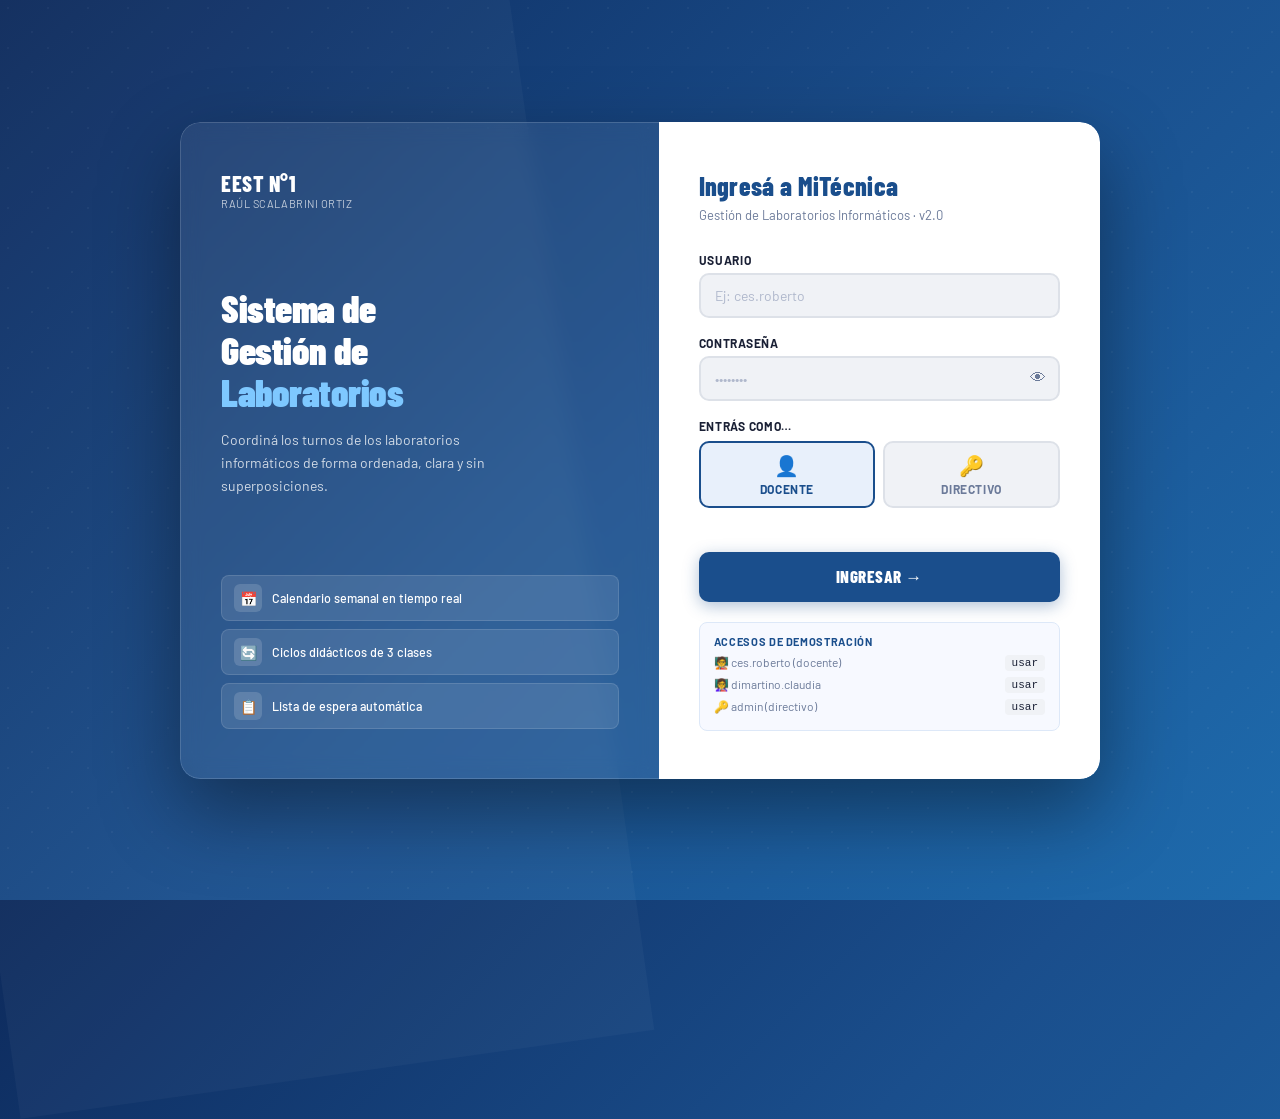
==== login.html @ 4bcf767b "Add files via upload" ====
<!DOCTYPE html>
<html lang="es">
<head>
<meta charset="UTF-8"/>
<meta name="viewport" content="width=device-width, initial-scale=1.0"/>
<title>MiTécnica · Ingresá a tu cuenta</title>
<link rel="preconnect" href="https://fonts.googleapis.com">
<link rel="preconnect" href="https://fonts.gstatic.com" crossorigin>
<link href="https://fonts.googleapis.com/css2?family=Barlow:ital,wght@0,300;0,400;0,500;0,600;0,700;1,400&family=Barlow+Condensed:wght@600;700;800;900&display=swap" rel="stylesheet">
<style>
:root {
  --azul:        #1A4E8C;
  --azul-dark:   #123570;
  --azul-mid:    #1e5fa8;
  --azul-light:  #e8f0fb;
  --rojo:        #CC2222;
  --verde:       #1F7A2E;
  --gris:        #f0f2f6;
  --gris2:       #dde1e8;
  --texto:       #1a2035;
  --muted:       #6b7a99;
  --blanco:      #ffffff;
  --radius:      10px;
}
*{box-sizing:border-box;margin:0;padding:0;}
body {
  font-family:'Barlow',sans-serif;
  background: linear-gradient(135deg, #0d2a5c 0%, #1A4E8C 50%, #1e6bad 100%);
  min-height: 100vh;
  display: flex;
  align-items: center;
  justify-content: center;
  position: relative;
  overflow: hidden;
}
body::before {
  content:'';position:absolute;inset:0;
  background-image:radial-gradient(circle at 20% 20%, rgba(255,255,255,.04) 1px, transparent 1px),radial-gradient(circle at 80% 80%, rgba(255,255,255,.04) 1px, transparent 1px);
  background-size:40px 40px;pointer-events:none;
}
body::after {
  content:'';position:absolute;top:-10%;left:-5%;width:50%;height:130%;
  background:rgba(255,255,255,.03);transform:rotate(-8deg);pointer-events:none;
}
.login-wrapper {
  display:flex;width:min(920px,96vw);min-height:520px;
  border-radius:20px;overflow:hidden;
  box-shadow:0 32px 80px rgba(0,0,0,.4);position:relative;z-index:1;
}
.login-left {
  flex:1.1;background:rgba(255,255,255,.07);
  backdrop-filter:blur(10px);
  border:1px solid rgba(255,255,255,.15);border-right:none;
  border-radius:20px 0 0 20px;padding:48px 40px;
  display:flex;flex-direction:column;justify-content:space-between;color:#fff;
}
.left-logo{display:flex;align-items:center;gap:14px;}
.left-logo img{width:52px;height:52px;object-fit:contain;filter:drop-shadow(0 2px 8px rgba(0,0,0,.3));}
.left-logo-title{font-family:'Barlow Condensed',sans-serif;font-size:22px;font-weight:800;line-height:1.1;letter-spacing:.5px;}
.left-logo-sub{font-size:11px;opacity:.7;font-weight:400;margin-top:2px;letter-spacing:.05em;}
.left-middle h1{font-family:'Barlow Condensed',sans-serif;font-size:38px;font-weight:900;line-height:1.1;margin-bottom:14px;letter-spacing:-.5px;}
.left-middle h1 span{color:#7ec8ff;}
.left-middle p{font-size:14px;line-height:1.65;opacity:.78;max-width:280px;}
.left-badges{display:flex;flex-direction:column;gap:8px;}
.badge{display:flex;align-items:center;gap:10px;background:rgba(255,255,255,.1);border:1px solid rgba(255,255,255,.12);border-radius:8px;padding:8px 12px;font-size:12.5px;font-weight:500;}
.badge-icon{width:28px;height:28px;border-radius:6px;background:rgba(255,255,255,.15);display:flex;align-items:center;justify-content:center;font-size:14px;flex-shrink:0;}
.login-right {
  flex:1;background:#fff;border-radius:0 20px 20px 0;
  padding:48px 40px;display:flex;flex-direction:column;justify-content:center;
}
.login-form-title{font-family:'Barlow Condensed',sans-serif;font-size:26px;font-weight:800;color:var(--azul);margin-bottom:6px;letter-spacing:.3px;}
.login-form-sub{font-size:13px;color:var(--muted);margin-bottom:30px;}
.form-group{margin-bottom:18px;}
.form-label{display:block;font-size:12px;font-weight:700;color:var(--texto);margin-bottom:6px;text-transform:uppercase;letter-spacing:.06em;}
.form-input{width:100%;padding:12px 14px;border:2px solid var(--gris2);border-radius:var(--radius);font-family:'Barlow',sans-serif;font-size:14px;color:var(--texto);background:var(--gris);transition:border-color .18s,background .18s,box-shadow .18s;outline:none;}
.form-input:focus{border-color:var(--azul);background:#fff;box-shadow:0 0 0 3px rgba(26,78,140,.12);}
.form-input::placeholder{color:#b0b8cc;}
.password-wrap{position:relative;}
.toggle-pass{position:absolute;right:12px;top:50%;transform:translateY(-50%);background:none;border:none;cursor:pointer;color:var(--muted);font-size:16px;padding:2px;transition:color .15s;}
.toggle-pass:hover{color:var(--azul);}
.role-selector{display:grid;grid-template-columns:1fr 1fr;gap:8px;margin-bottom:22px;}
.role-btn{border:2px solid var(--gris2);border-radius:var(--radius);padding:10px 8px;cursor:pointer;background:var(--gris);transition:all .18s;text-align:center;}
.role-btn-icon{font-size:20px;display:block;margin-bottom:4px;}
.role-btn-label{font-size:12px;font-weight:700;color:var(--muted);display:block;text-transform:uppercase;letter-spacing:.05em;}
.role-btn.sel{border-color:var(--azul);background:var(--azul-light);}
.role-btn.sel .role-btn-label{color:var(--azul);}
.role-btn:hover:not(.sel){border-color:#b0bedc;background:#f0f4fb;}
.btn-login{width:100%;padding:14px;background:var(--azul);color:#fff;font-family:'Barlow Condensed',sans-serif;font-size:17px;font-weight:800;letter-spacing:.5px;border:none;border-radius:var(--radius);cursor:pointer;transition:background .18s,transform .12s,box-shadow .18s;box-shadow:0 4px 16px rgba(26,78,140,.35);text-transform:uppercase;}
.btn-login:hover{background:var(--azul-dark);box-shadow:0 6px 22px rgba(26,78,140,.45);}
.btn-login:active{transform:translateY(1px);}
.login-error{background:#fdeaea;border:1px solid #f5c0c0;border-radius:8px;padding:10px 14px;font-size:13px;color:var(--rojo);font-weight:600;margin-bottom:16px;display:none;animation:shakeX .4s ease;}
@keyframes shakeX{0%,100%{transform:translateX(0)}25%{transform:translateX(-6px)}75%{transform:translateX(6px)}}
.login-error.show{display:block;}
.demo-hint{margin-top:20px;padding:12px 14px;background:#f7f9ff;border:1px solid #dde8f8;border-radius:8px;font-size:12px;color:var(--muted);}
.demo-hint strong{color:var(--azul);display:block;margin-bottom:4px;font-size:11px;text-transform:uppercase;letter-spacing:.06em;}
.demo-user{display:flex;justify-content:space-between;align-items:center;padding:3px 0;}
.demo-user span:last-child{background:var(--gris);border-radius:4px;padding:2px 7px;font-family:monospace;font-size:11px;color:var(--texto);cursor:pointer;}
.demo-user span:last-child:hover{background:var(--azul-light);color:var(--azul);}
@media(max-width:640px){.login-left{display:none;}.login-right{border-radius:20px;padding:36px 24px;}.login-wrapper{border-radius:20px;}}
</style>
</head>
<body>
<div class="login-wrapper">
  <div class="login-left">
    <div class="left-logo">
      <img src="img/logo.webp" alt="Logo EEST N°1" onerror="this.style.display='none'">
      <div>
        <div class="left-logo-title">EEST N°1</div>
        <div class="left-logo-sub">RAÚL SCALABRINI ORTIZ</div>
      </div>
    </div>
    <div class="left-middle">
      <h1>Sistema de<br>Gestión de<br><span>Laboratorios</span></h1>
      <p>Coordiná los turnos de los laboratorios informáticos de forma ordenada, clara y sin superposiciones.</p>
    </div>
    <div class="left-badges">
      <div class="badge"><div class="badge-icon">📅</div><span>Calendario semanal en tiempo real</span></div>
      <div class="badge"><div class="badge-icon">🔄</div><span>Ciclos didácticos de 3 clases</span></div>
      <div class="badge"><div class="badge-icon">📋</div><span>Lista de espera automática</span></div>
    </div>
  </div>
  <div class="login-right">
    <div class="login-form-title">Ingresá a MiTécnica</div>
    <div class="login-form-sub">Gestión de Laboratorios Informáticos · v2.0</div>
    <div class="login-error" id="login-error">Usuario o contraseña incorrectos.</div>
    <div class="form-group">
      <label class="form-label">Usuario</label>
      <input class="form-input" type="text" id="f-usuario" placeholder="Ej: ces.roberto" autocomplete="username" spellcheck="false">
    </div>
    <div class="form-group">
      <label class="form-label">Contraseña</label>
      <div class="password-wrap">
        <input class="form-input" type="password" id="f-pass" placeholder="••••••••" autocomplete="current-password">
        <button class="toggle-pass" type="button" onclick="togglePass()">👁</button>
      </div>
    </div>
    <div style="margin-bottom:22px;">
      <label class="form-label" style="margin-bottom:8px;">Entrás como…</label>
      <div class="role-selector">
        <label class="role-btn sel" id="role-prof" onclick="selRole('prof')">
          <span class="role-btn-icon">👤</span>
          <span class="role-btn-label">Docente</span>
        </label>
        <label class="role-btn" id="role-admin" onclick="selRole('admin')">
          <span class="role-btn-icon">🔑</span>
          <span class="role-btn-label">Directivo</span>
        </label>
      </div>
    </div>
    <button class="btn-login" onclick="doLogin()">Ingresar →</button>
    <div class="demo-hint">
      <strong>Accesos de demostración</strong>
      <div class="demo-user"><span>🧑‍🏫 ces.roberto (docente)</span><span onclick="fillDemo('ces.roberto','ces123','prof')">usar</span></div>
      <div class="demo-user"><span>👩‍🏫 dimartino.claudia</span><span onclick="fillDemo('dimartino.claudia','dim123','prof')">usar</span></div>
      <div class="demo-user"><span>🔑 admin (directivo)</span><span onclick="fillDemo('admin','admin123','admin')">usar</span></div>
    </div>
  </div>
</div>
<script>
const USERS = {
  'ces.roberto':       {pass:'ces123',   role:'prof',  id:1, display:'Prof. Ces'},
  'dimartino.claudia': {pass:'dim123',   role:'prof',  id:2, display:'Prof. Di Martino'},
  'pieroni.marcelo':   {pass:'pie123',   role:'prof',  id:3, display:'Prof. Pieroni'},
  'reichert.sandra':   {pass:'rei123',   role:'prof',  id:4, display:'Prof. Reichert'},
  'arnaiz.gustavo':    {pass:'arn123',   role:'prof',  id:5, display:'Prof. Arnaiz'},
  'admin':             {pass:'admin123', role:'admin', id:0, display:'Administrador'},
};
let selectedRole='prof';
function selRole(r){
  selectedRole=r;
  document.getElementById('role-prof').classList.toggle('sel',r==='prof');
  document.getElementById('role-admin').classList.toggle('sel',r==='admin');
}
function togglePass(){
  const f=document.getElementById('f-pass');
  f.type=f.type==='password'?'text':'password';
}
function fillDemo(u,p,r){
  document.getElementById('f-usuario').value=u;
  document.getElementById('f-pass').value=p;
  selRole(r);
}
function doLogin(){
  const user=document.getElementById('f-usuario').value.trim().toLowerCase();
  const pass=document.getElementById('f-pass').value;
  const err=document.getElementById('login-error');
  err.classList.remove('show');
  const found=USERS[user];
  if(!found||found.pass!==pass||found.role!==selectedRole){
    err.classList.add('show');
    err.style.animation='none';err.offsetHeight;err.style.animation='shakeX .4s ease';
    return;
  }
  sessionStorage.setItem('session',JSON.stringify({user,role:found.role,id:found.id,display:found.display}));
  window.location.href='index.html';
}
document.addEventListener('keydown',e=>{if(e.key==='Enter')doLogin();});
if(sessionStorage.getItem('session')) window.location.href='index.html';
</script>
</body>
</html>
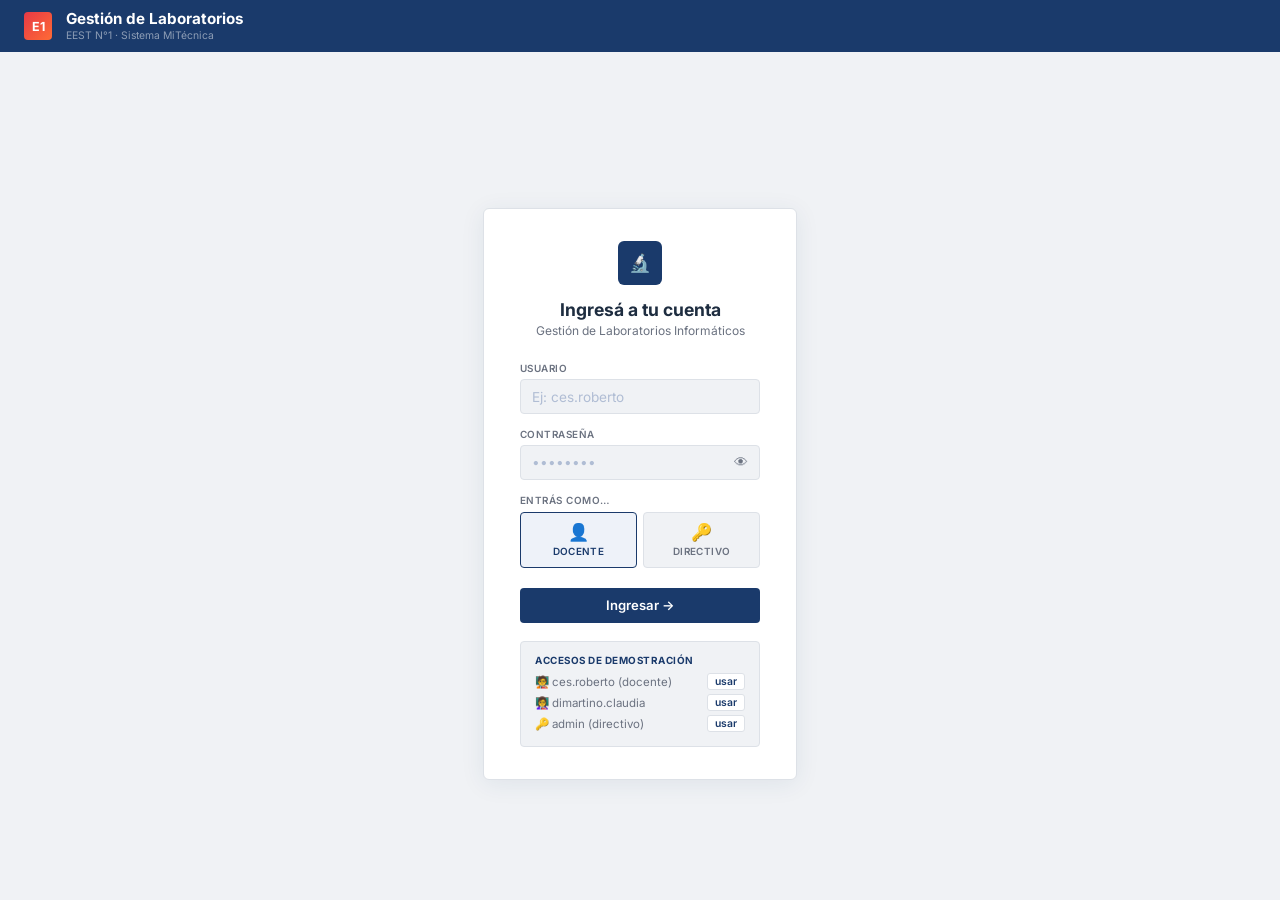
==== commit 5b7b195f: "new version" ====
--- a/login.html
+++ b/login.html
@@ -6,156 +6,110 @@
 <title>MiTécnica · Ingresá a tu cuenta</title>
 <link rel="preconnect" href="https://fonts.googleapis.com">
 <link rel="preconnect" href="https://fonts.gstatic.com" crossorigin>
-<link href="https://fonts.googleapis.com/css2?family=Barlow:ital,wght@0,300;0,400;0,500;0,600;0,700;1,400&family=Barlow+Condensed:wght@600;700;800;900&display=swap" rel="stylesheet">
+<link href="https://fonts.googleapis.com/css2?family=Inter:wght@400;500;600;700&display=swap" rel="stylesheet">
 <style>
 :root {
-  --azul:        #1A4E8C;
-  --azul-dark:   #123570;
-  --azul-mid:    #1e5fa8;
-  --azul-light:  #e8f0fb;
-  --rojo:        #CC2222;
-  --verde:       #1F7A2E;
-  --gris:        #f0f2f6;
-  --gris2:       #dde1e8;
-  --texto:       #1a2035;
-  --muted:       #6b7a99;
-  --blanco:      #ffffff;
-  --radius:      10px;
+  --navy:#1a3a6b; --navy-dark:#122c54; --navy-faint:#eef2f9;
+  --red:#e63946; --border:#dde1e7; --bg:#f0f2f5;
+  --text:#1e2d40; --muted:#6b7280; --white:#ffffff;
+  --font:'Inter',sans-serif;
 }
 *{box-sizing:border-box;margin:0;padding:0;}
-body {
-  font-family:'Barlow',sans-serif;
-  background: linear-gradient(135deg, #0d2a5c 0%, #1A4E8C 50%, #1e6bad 100%);
-  min-height: 100vh;
-  display: flex;
-  align-items: center;
-  justify-content: center;
-  position: relative;
-  overflow: hidden;
-}
-body::before {
-  content:'';position:absolute;inset:0;
-  background-image:radial-gradient(circle at 20% 20%, rgba(255,255,255,.04) 1px, transparent 1px),radial-gradient(circle at 80% 80%, rgba(255,255,255,.04) 1px, transparent 1px);
-  background-size:40px 40px;pointer-events:none;
-}
-body::after {
-  content:'';position:absolute;top:-10%;left:-5%;width:50%;height:130%;
-  background:rgba(255,255,255,.03);transform:rotate(-8deg);pointer-events:none;
-}
-.login-wrapper {
-  display:flex;width:min(920px,96vw);min-height:520px;
-  border-radius:20px;overflow:hidden;
-  box-shadow:0 32px 80px rgba(0,0,0,.4);position:relative;z-index:1;
-}
-.login-left {
-  flex:1.1;background:rgba(255,255,255,.07);
-  backdrop-filter:blur(10px);
-  border:1px solid rgba(255,255,255,.15);border-right:none;
-  border-radius:20px 0 0 20px;padding:48px 40px;
-  display:flex;flex-direction:column;justify-content:space-between;color:#fff;
-}
-.left-logo{display:flex;align-items:center;gap:14px;}
-.left-logo img{width:52px;height:52px;object-fit:contain;filter:drop-shadow(0 2px 8px rgba(0,0,0,.3));}
-.left-logo-title{font-family:'Barlow Condensed',sans-serif;font-size:22px;font-weight:800;line-height:1.1;letter-spacing:.5px;}
-.left-logo-sub{font-size:11px;opacity:.7;font-weight:400;margin-top:2px;letter-spacing:.05em;}
-.left-middle h1{font-family:'Barlow Condensed',sans-serif;font-size:38px;font-weight:900;line-height:1.1;margin-bottom:14px;letter-spacing:-.5px;}
-.left-middle h1 span{color:#7ec8ff;}
-.left-middle p{font-size:14px;line-height:1.65;opacity:.78;max-width:280px;}
-.left-badges{display:flex;flex-direction:column;gap:8px;}
-.badge{display:flex;align-items:center;gap:10px;background:rgba(255,255,255,.1);border:1px solid rgba(255,255,255,.12);border-radius:8px;padding:8px 12px;font-size:12.5px;font-weight:500;}
-.badge-icon{width:28px;height:28px;border-radius:6px;background:rgba(255,255,255,.15);display:flex;align-items:center;justify-content:center;font-size:14px;flex-shrink:0;}
-.login-right {
-  flex:1;background:#fff;border-radius:0 20px 20px 0;
-  padding:48px 40px;display:flex;flex-direction:column;justify-content:center;
-}
-.login-form-title{font-family:'Barlow Condensed',sans-serif;font-size:26px;font-weight:800;color:var(--azul);margin-bottom:6px;letter-spacing:.3px;}
-.login-form-sub{font-size:13px;color:var(--muted);margin-bottom:30px;}
-.form-group{margin-bottom:18px;}
-.form-label{display:block;font-size:12px;font-weight:700;color:var(--texto);margin-bottom:6px;text-transform:uppercase;letter-spacing:.06em;}
-.form-input{width:100%;padding:12px 14px;border:2px solid var(--gris2);border-radius:var(--radius);font-family:'Barlow',sans-serif;font-size:14px;color:var(--texto);background:var(--gris);transition:border-color .18s,background .18s,box-shadow .18s;outline:none;}
-.form-input:focus{border-color:var(--azul);background:#fff;box-shadow:0 0 0 3px rgba(26,78,140,.12);}
-.form-input::placeholder{color:#b0b8cc;}
+html,body{min-height:100%;background:var(--bg);font-family:var(--font);display:flex;flex-direction:column;align-items:center;justify-content:center;padding:1rem;padding-top:60px;}
+/* Top bar estilo SAEP */
+.top-bar{position:fixed;top:0;left:0;right:0;height:52px;background:var(--navy);display:flex;align-items:center;padding:0 1.5rem;gap:.85rem;}
+.logo-badge{width:28px;height:28px;background:linear-gradient(135deg,var(--red),#ff6b35);border-radius:4px;display:flex;align-items:center;justify-content:center;font-weight:700;color:#fff;font-size:.78rem;flex-shrink:0;}
+.brand-name{color:#fff;font-size:.95rem;font-weight:700;line-height:1.2;}
+.brand-sub{color:rgba(255,255,255,.5);font-size:.65rem;}
+/* Card central */
+.box{background:var(--white);border:1px solid var(--border);border-radius:6px;padding:2rem 2.25rem;width:100%;max-width:380px;box-shadow:0 4px 24px rgba(26,58,107,.08);animation:up .3s ease both;}
+@keyframes up{from{opacity:0;transform:translateY(10px)}to{opacity:1;transform:translateY(0)}}
+.box-header{text-align:center;margin-bottom:1.5rem;}
+.box-logo{width:44px;height:44px;background:var(--navy);border-radius:6px;display:flex;align-items:center;justify-content:center;margin:0 auto .9rem;font-weight:700;color:#fff;font-size:1.1rem;}
+.box-title{font-size:1.1rem;font-weight:700;color:var(--text);margin-bottom:.2rem;}
+.box-sub{font-size:.75rem;color:var(--muted);}
+/* Form */
+.form-group{margin-bottom:.9rem;}
+.form-label{display:block;font-size:.62rem;font-weight:600;color:var(--muted);margin-bottom:.3rem;text-transform:uppercase;letter-spacing:.05em;}
+.form-input{width:100%;padding:.52rem .7rem;border:1px solid var(--border);border-radius:4px;font-family:var(--font);font-size:.85rem;color:var(--text);background:var(--bg);transition:border-color .12s,background .12s;outline:none;}
+.form-input:focus{border-color:var(--navy);background:#fff;}
+.form-input::placeholder{color:#b0bdd4;}
 .password-wrap{position:relative;}
-.toggle-pass{position:absolute;right:12px;top:50%;transform:translateY(-50%);background:none;border:none;cursor:pointer;color:var(--muted);font-size:16px;padding:2px;transition:color .15s;}
-.toggle-pass:hover{color:var(--azul);}
-.role-selector{display:grid;grid-template-columns:1fr 1fr;gap:8px;margin-bottom:22px;}
-.role-btn{border:2px solid var(--gris2);border-radius:var(--radius);padding:10px 8px;cursor:pointer;background:var(--gris);transition:all .18s;text-align:center;}
-.role-btn-icon{font-size:20px;display:block;margin-bottom:4px;}
-.role-btn-label{font-size:12px;font-weight:700;color:var(--muted);display:block;text-transform:uppercase;letter-spacing:.05em;}
-.role-btn.sel{border-color:var(--azul);background:var(--azul-light);}
-.role-btn.sel .role-btn-label{color:var(--azul);}
-.role-btn:hover:not(.sel){border-color:#b0bedc;background:#f0f4fb;}
-.btn-login{width:100%;padding:14px;background:var(--azul);color:#fff;font-family:'Barlow Condensed',sans-serif;font-size:17px;font-weight:800;letter-spacing:.5px;border:none;border-radius:var(--radius);cursor:pointer;transition:background .18s,transform .12s,box-shadow .18s;box-shadow:0 4px 16px rgba(26,78,140,.35);text-transform:uppercase;}
-.btn-login:hover{background:var(--azul-dark);box-shadow:0 6px 22px rgba(26,78,140,.45);}
-.btn-login:active{transform:translateY(1px);}
-.login-error{background:#fdeaea;border:1px solid #f5c0c0;border-radius:8px;padding:10px 14px;font-size:13px;color:var(--rojo);font-weight:600;margin-bottom:16px;display:none;animation:shakeX .4s ease;}
-@keyframes shakeX{0%,100%{transform:translateX(0)}25%{transform:translateX(-6px)}75%{transform:translateX(6px)}}
+.toggle-pass{position:absolute;right:10px;top:50%;transform:translateY(-50%);background:none;border:none;cursor:pointer;color:var(--muted);font-size:14px;padding:2px;transition:color .12s;}
+.toggle-pass:hover{color:var(--navy);}
+/* Role selector */
+.role-group{margin-bottom:1rem;}
+.role-selector{display:grid;grid-template-columns:1fr 1fr;gap:6px;margin-top:.35rem;}
+.role-btn{border:1px solid var(--border);border-radius:4px;padding:.6rem .5rem;cursor:pointer;background:var(--bg);transition:all .12s;text-align:center;}
+.role-btn-icon{font-size:17px;display:block;margin-bottom:3px;}
+.role-btn-label{font-size:.62rem;font-weight:600;color:var(--muted);display:block;text-transform:uppercase;letter-spacing:.04em;}
+.role-btn.sel{border-color:var(--navy);background:var(--navy-faint);}
+.role-btn.sel .role-btn-label{color:var(--navy);}
+.role-btn:hover:not(.sel){border-color:#b0bedc;}
+/* Button */
+.btn-login{width:100%;padding:.6rem;background:var(--navy);color:#fff;font-family:var(--font);font-size:.82rem;font-weight:600;border:none;border-radius:4px;cursor:pointer;transition:background .12s;margin-top:.25rem;}
+.btn-login:hover{background:var(--navy-dark);}
+/* Error */
+.login-error{background:rgba(230,57,70,.08);border:1px solid rgba(230,57,70,.3);border-radius:4px;padding:.5rem .75rem;font-size:.75rem;color:var(--red);font-weight:600;margin-bottom:.75rem;display:none;}
 .login-error.show{display:block;}
-.demo-hint{margin-top:20px;padding:12px 14px;background:#f7f9ff;border:1px solid #dde8f8;border-radius:8px;font-size:12px;color:var(--muted);}
-.demo-hint strong{color:var(--azul);display:block;margin-bottom:4px;font-size:11px;text-transform:uppercase;letter-spacing:.06em;}
-.demo-user{display:flex;justify-content:space-between;align-items:center;padding:3px 0;}
-.demo-user span:last-child{background:var(--gris);border-radius:4px;padding:2px 7px;font-family:monospace;font-size:11px;color:var(--texto);cursor:pointer;}
-.demo-user span:last-child:hover{background:var(--azul-light);color:var(--azul);}
-@media(max-width:640px){.login-left{display:none;}.login-right{border-radius:20px;padding:36px 24px;}.login-wrapper{border-radius:20px;}}
+/* Demo hint */
+.demo-hint{margin-top:1.1rem;padding:.75rem .9rem;background:var(--bg);border:1px solid var(--border);border-radius:4px;font-size:.72rem;color:var(--muted);}
+.demo-hint strong{color:var(--navy);display:block;margin-bottom:.35rem;font-size:.62rem;text-transform:uppercase;letter-spacing:.05em;}
+.demo-user{display:flex;justify-content:space-between;align-items:center;padding:2px 0;}
+.demo-user span:last-child{background:var(--white);border:1px solid var(--border);border-radius:3px;padding:1px 7px;font-size:.65rem;color:var(--navy);cursor:pointer;font-weight:600;}
+.demo-user span:last-child:hover{background:var(--navy-faint);}
+@media(max-width:480px){.box{padding:1.5rem 1.25rem;border-radius:8px;}}
 </style>
 </head>
 <body>
-<div class="login-wrapper">
-  <div class="login-left">
-    <div class="left-logo">
-      <img src="img/logo.webp" alt="Logo EEST N°1" onerror="this.style.display='none'">
-      <div>
-        <div class="left-logo-title">EEST N°1</div>
-        <div class="left-logo-sub">RAÚL SCALABRINI ORTIZ</div>
-      </div>
-    </div>
-    <div class="left-middle">
-      <h1>Sistema de<br>Gestión de<br><span>Laboratorios</span></h1>
-      <p>Coordiná los turnos de los laboratorios informáticos de forma ordenada, clara y sin superposiciones.</p>
-    </div>
-    <div class="left-badges">
-      <div class="badge"><div class="badge-icon">📅</div><span>Calendario semanal en tiempo real</span></div>
-      <div class="badge"><div class="badge-icon">🔄</div><span>Ciclos didácticos de 3 clases</span></div>
-      <div class="badge"><div class="badge-icon">📋</div><span>Lista de espera automática</span></div>
+<div class="top-bar">
+  <div class="logo-badge">E1</div>
+  <div>
+    <div class="brand-name">Gestión de Laboratorios</div>
+    <div class="brand-sub">EEST N°1 · Sistema MiTécnica</div>
+  </div>
+</div>
+
+<div class="box">
+  <div class="box-header">
+    <div class="box-logo">🔬</div>
+    <div class="box-title">Ingresá a tu cuenta</div>
+    <div class="box-sub">Gestión de Laboratorios Informáticos</div>
+  </div>
+  <div class="login-error" id="login-error">Usuario o contraseña incorrectos.</div>
+  <div class="form-group">
+    <label class="form-label">Usuario</label>
+    <input class="form-input" type="text" id="f-usuario" placeholder="Ej: ces.roberto" autocomplete="username" spellcheck="false">
+  </div>
+  <div class="form-group">
+    <label class="form-label">Contraseña</label>
+    <div class="password-wrap">
+      <input class="form-input" type="password" id="f-pass" placeholder="••••••••" autocomplete="current-password">
+      <button class="toggle-pass" type="button" onclick="togglePass()">👁</button>
     </div>
   </div>
-  <div class="login-right">
-    <div class="login-form-title">Ingresá a MiTécnica</div>
-    <div class="login-form-sub">Gestión de Laboratorios Informáticos · v2.0</div>
-    <div class="login-error" id="login-error">Usuario o contraseña incorrectos.</div>
-    <div class="form-group">
-      <label class="form-label">Usuario</label>
-      <input class="form-input" type="text" id="f-usuario" placeholder="Ej: ces.roberto" autocomplete="username" spellcheck="false">
-    </div>
-    <div class="form-group">
-      <label class="form-label">Contraseña</label>
-      <div class="password-wrap">
-        <input class="form-input" type="password" id="f-pass" placeholder="••••••••" autocomplete="current-password">
-        <button class="toggle-pass" type="button" onclick="togglePass()">👁</button>
-      </div>
-    </div>
-    <div style="margin-bottom:22px;">
-      <label class="form-label" style="margin-bottom:8px;">Entrás como…</label>
-      <div class="role-selector">
-        <label class="role-btn sel" id="role-prof" onclick="selRole('prof')">
-          <span class="role-btn-icon">👤</span>
-          <span class="role-btn-label">Docente</span>
-        </label>
-        <label class="role-btn" id="role-admin" onclick="selRole('admin')">
-          <span class="role-btn-icon">🔑</span>
-          <span class="role-btn-label">Directivo</span>
-        </label>
-      </div>
-    </div>
-    <button class="btn-login" onclick="doLogin()">Ingresar →</button>
-    <div class="demo-hint">
-      <strong>Accesos de demostración</strong>
-      <div class="demo-user"><span>🧑‍🏫 ces.roberto (docente)</span><span onclick="fillDemo('ces.roberto','ces123','prof')">usar</span></div>
-      <div class="demo-user"><span>👩‍🏫 dimartino.claudia</span><span onclick="fillDemo('dimartino.claudia','dim123','prof')">usar</span></div>
-      <div class="demo-user"><span>🔑 admin (directivo)</span><span onclick="fillDemo('admin','admin123','admin')">usar</span></div>
+  <div class="role-group">
+    <label class="form-label">Entrás como…</label>
+    <div class="role-selector">
+      <label class="role-btn sel" id="role-prof" onclick="selRole('prof')">
+        <span class="role-btn-icon">👤</span>
+        <span class="role-btn-label">Docente</span>
+      </label>
+      <label class="role-btn" id="role-admin" onclick="selRole('admin')">
+        <span class="role-btn-icon">🔑</span>
+        <span class="role-btn-label">Directivo</span>
+      </label>
     </div>
   </div>
+  <button class="btn-login" onclick="doLogin()">Ingresar →</button>
+  <div class="demo-hint">
+    <strong>Accesos de demostración</strong>
+    <div class="demo-user"><span>🧑‍🏫 ces.roberto (docente)</span><span onclick="fillDemo('ces.roberto','ces123','prof')">usar</span></div>
+    <div class="demo-user"><span>👩‍🏫 dimartino.claudia</span><span onclick="fillDemo('dimartino.claudia','dim123','prof')">usar</span></div>
+    <div class="demo-user"><span>🔑 admin (directivo)</span><span onclick="fillDemo('admin','admin123','admin')">usar</span></div>
+  </div>
 </div>
+
 <script>
 const USERS = {
   'ces.roberto':       {pass:'ces123',   role:'prof',  id:1, display:'Prof. Ces'},
@@ -188,7 +142,6 @@
   const found=USERS[user];
   if(!found||found.pass!==pass||found.role!==selectedRole){
     err.classList.add('show');
-    err.style.animation='none';err.offsetHeight;err.style.animation='shakeX .4s ease';
     return;
   }
   sessionStorage.setItem('session',JSON.stringify({user,role:found.role,id:found.id,display:found.display}));
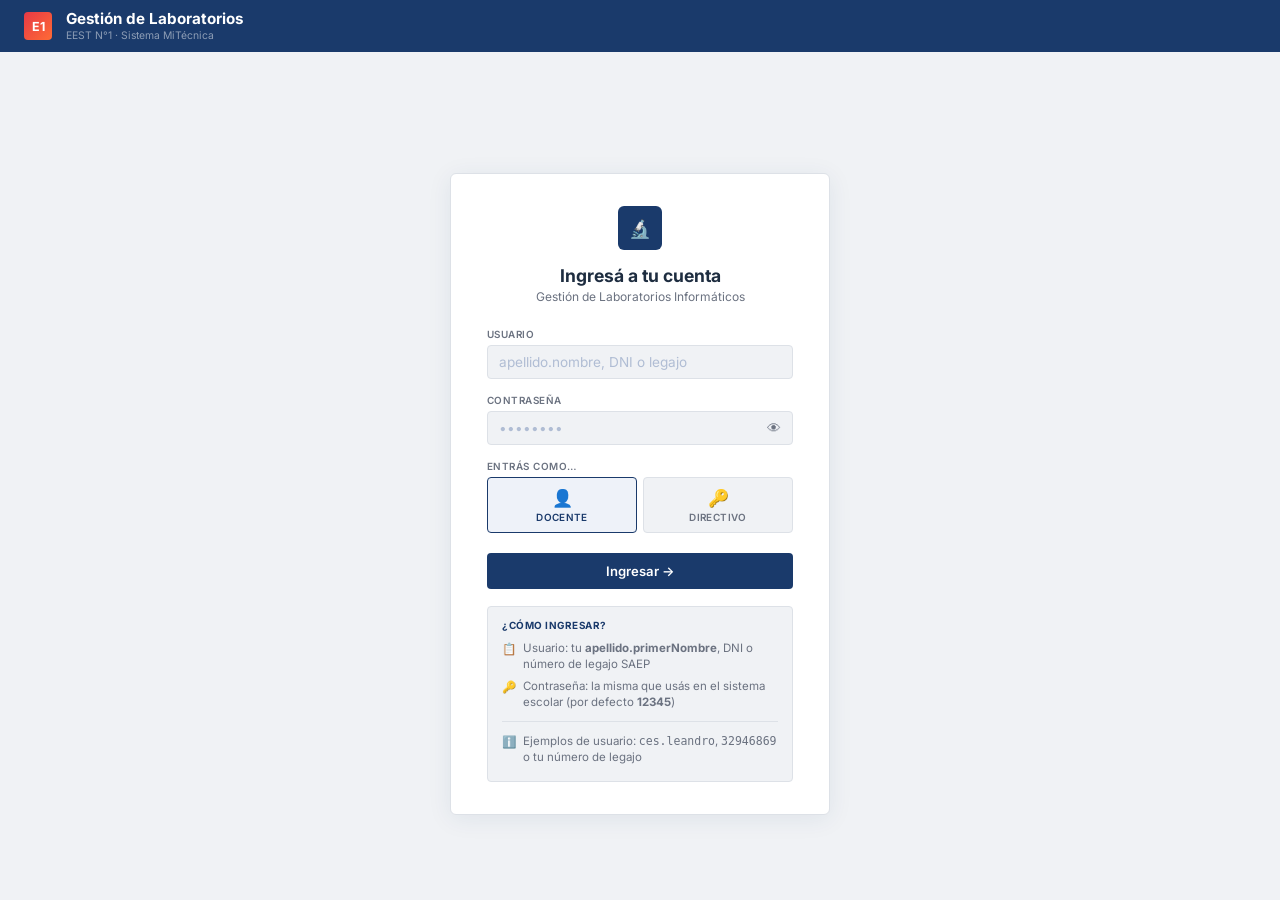
==== commit b14af17c: "correccion bdd" ====
--- a/login.html
+++ b/login.html
@@ -16,19 +16,16 @@
 }
 *{box-sizing:border-box;margin:0;padding:0;}
 html,body{min-height:100%;background:var(--bg);font-family:var(--font);display:flex;flex-direction:column;align-items:center;justify-content:center;padding:1rem;padding-top:60px;}
-/* Top bar estilo SAEP */
 .top-bar{position:fixed;top:0;left:0;right:0;height:52px;background:var(--navy);display:flex;align-items:center;padding:0 1.5rem;gap:.85rem;}
 .logo-badge{width:28px;height:28px;background:linear-gradient(135deg,var(--red),#ff6b35);border-radius:4px;display:flex;align-items:center;justify-content:center;font-weight:700;color:#fff;font-size:.78rem;flex-shrink:0;}
 .brand-name{color:#fff;font-size:.95rem;font-weight:700;line-height:1.2;}
 .brand-sub{color:rgba(255,255,255,.5);font-size:.65rem;}
-/* Card central */
 .box{background:var(--white);border:1px solid var(--border);border-radius:6px;padding:2rem 2.25rem;width:100%;max-width:380px;box-shadow:0 4px 24px rgba(26,58,107,.08);animation:up .3s ease both;}
 @keyframes up{from{opacity:0;transform:translateY(10px)}to{opacity:1;transform:translateY(0)}}
 .box-header{text-align:center;margin-bottom:1.5rem;}
 .box-logo{width:44px;height:44px;background:var(--navy);border-radius:6px;display:flex;align-items:center;justify-content:center;margin:0 auto .9rem;font-weight:700;color:#fff;font-size:1.1rem;}
 .box-title{font-size:1.1rem;font-weight:700;color:var(--text);margin-bottom:.2rem;}
 .box-sub{font-size:.75rem;color:var(--muted);}
-/* Form */
 .form-group{margin-bottom:.9rem;}
 .form-label{display:block;font-size:.62rem;font-weight:600;color:var(--muted);margin-bottom:.3rem;text-transform:uppercase;letter-spacing:.05em;}
 .form-input{width:100%;padding:.52rem .7rem;border:1px solid var(--border);border-radius:4px;font-family:var(--font);font-size:.85rem;color:var(--text);background:var(--bg);transition:border-color .12s,background .12s;outline:none;}
@@ -37,7 +34,6 @@
 .password-wrap{position:relative;}
 .toggle-pass{position:absolute;right:10px;top:50%;transform:translateY(-50%);background:none;border:none;cursor:pointer;color:var(--muted);font-size:14px;padding:2px;transition:color .12s;}
 .toggle-pass:hover{color:var(--navy);}
-/* Role selector */
 .role-group{margin-bottom:1rem;}
 .role-selector{display:grid;grid-template-columns:1fr 1fr;gap:6px;margin-top:.35rem;}
 .role-btn{border:1px solid var(--border);border-radius:4px;padding:.6rem .5rem;cursor:pointer;background:var(--bg);transition:all .12s;text-align:center;}
@@ -46,18 +42,17 @@
 .role-btn.sel{border-color:var(--navy);background:var(--navy-faint);}
 .role-btn.sel .role-btn-label{color:var(--navy);}
 .role-btn:hover:not(.sel){border-color:#b0bedc;}
-/* Button */
 .btn-login{width:100%;padding:.6rem;background:var(--navy);color:#fff;font-family:var(--font);font-size:.82rem;font-weight:600;border:none;border-radius:4px;cursor:pointer;transition:background .12s;margin-top:.25rem;}
 .btn-login:hover{background:var(--navy-dark);}
-/* Error */
+.btn-login:disabled{opacity:.6;cursor:not-allowed;}
 .login-error{background:rgba(230,57,70,.08);border:1px solid rgba(230,57,70,.3);border-radius:4px;padding:.5rem .75rem;font-size:.75rem;color:var(--red);font-weight:600;margin-bottom:.75rem;display:none;}
 .login-error.show{display:block;}
-/* Demo hint */
-.demo-hint{margin-top:1.1rem;padding:.75rem .9rem;background:var(--bg);border:1px solid var(--border);border-radius:4px;font-size:.72rem;color:var(--muted);}
-.demo-hint strong{color:var(--navy);display:block;margin-bottom:.35rem;font-size:.62rem;text-transform:uppercase;letter-spacing:.05em;}
-.demo-user{display:flex;justify-content:space-between;align-items:center;padding:2px 0;}
-.demo-user span:last-child{background:var(--white);border:1px solid var(--border);border-radius:3px;padding:1px 7px;font-size:.65rem;color:var(--navy);cursor:pointer;font-weight:600;}
-.demo-user span:last-child:hover{background:var(--navy-faint);}
+/* Info de acceso */
+.info-box{margin-top:1.1rem;padding:.75rem .9rem;background:var(--bg);border:1px solid var(--border);border-radius:4px;font-size:.72rem;color:var(--muted);}
+.info-box strong{color:var(--navy);display:block;margin-bottom:.35rem;font-size:.62rem;text-transform:uppercase;letter-spacing:.05em;}
+.info-row{display:flex;align-items:flex-start;gap:.4rem;padding:3px 0;line-height:1.4;}
+.info-row span:first-child{flex-shrink:0;margin-top:.05rem;}
+.info-sep{border:none;border-top:1px solid var(--border);margin:.5rem 0;}
 @media(max-width:480px){.box{padding:1.5rem 1.25rem;border-radius:8px;}}
 </style>
 </head>
@@ -76,18 +71,25 @@
     <div class="box-title">Ingresá a tu cuenta</div>
     <div class="box-sub">Gestión de Laboratorios Informáticos</div>
   </div>
+
   <div class="login-error" id="login-error">Usuario o contraseña incorrectos.</div>
+
   <div class="form-group">
     <label class="form-label">Usuario</label>
-    <input class="form-input" type="text" id="f-usuario" placeholder="Ej: ces.roberto" autocomplete="username" spellcheck="false">
-  </div>
+    <input class="form-input" type="text" id="f-usuario"
+           placeholder="apellido.nombre, DNI o legajo"
+           autocomplete="username" spellcheck="false">
+  </div>
+
   <div class="form-group">
     <label class="form-label">Contraseña</label>
     <div class="password-wrap">
-      <input class="form-input" type="password" id="f-pass" placeholder="••••••••" autocomplete="current-password">
+      <input class="form-input" type="password" id="f-pass"
+             placeholder="••••••••" autocomplete="current-password">
       <button class="toggle-pass" type="button" onclick="togglePass()">👁</button>
     </div>
   </div>
+
   <div class="role-group">
     <label class="form-label">Entrás como…</label>
     <div class="role-selector">
@@ -101,54 +103,118 @@
       </label>
     </div>
   </div>
-  <button class="btn-login" onclick="doLogin()">Ingresar →</button>
-  <div class="demo-hint">
-    <strong>Accesos de demostración</strong>
-    <div class="demo-user"><span>🧑‍🏫 ces.roberto (docente)</span><span onclick="fillDemo('ces.roberto','ces123','prof')">usar</span></div>
-    <div class="demo-user"><span>👩‍🏫 dimartino.claudia</span><span onclick="fillDemo('dimartino.claudia','dim123','prof')">usar</span></div>
-    <div class="demo-user"><span>🔑 admin (directivo)</span><span onclick="fillDemo('admin','admin123','admin')">usar</span></div>
+
+  <button class="btn-login" id="btn-login" onclick="doLogin()">Ingresar →</button>
+
+  <div class="info-box">
+    <strong>¿Cómo ingresar?</strong>
+    <div class="info-row"><span>📋</span><span>Usuario: tu <b>apellido.primerNombre</b>, DNI o número de legajo SAEP</span></div>
+    <div class="info-row"><span>🔑</span><span>Contraseña: la misma que usás en el sistema escolar (por defecto <b>12345</b>)</span></div>
+    <hr class="info-sep">
+    <div class="info-row"><span>ℹ️</span><span>Ejemplos de usuario: <code>ces.leandro</code>, <code>32946869</code> o tu número de legajo</span></div>
   </div>
 </div>
 
 <script>
-const USERS = {
-  'ces.roberto':       {pass:'ces123',   role:'prof',  id:1, display:'Prof. Ces'},
-  'dimartino.claudia': {pass:'dim123',   role:'prof',  id:2, display:'Prof. Di Martino'},
-  'pieroni.marcelo':   {pass:'pie123',   role:'prof',  id:3, display:'Prof. Pieroni'},
-  'reichert.sandra':   {pass:'rei123',   role:'prof',  id:4, display:'Prof. Reichert'},
-  'arnaiz.gustavo':    {pass:'arn123',   role:'prof',  id:5, display:'Prof. Arnaiz'},
-  'admin':             {pass:'admin123', role:'admin', id:0, display:'Administrador'},
-};
-let selectedRole='prof';
-function selRole(r){
-  selectedRole=r;
-  document.getElementById('role-prof').classList.toggle('sel',r==='prof');
-  document.getElementById('role-admin').classList.toggle('sel',r==='admin');
-}
-function togglePass(){
-  const f=document.getElementById('f-pass');
-  f.type=f.type==='password'?'text':'password';
-}
-function fillDemo(u,p,r){
-  document.getElementById('f-usuario').value=u;
-  document.getElementById('f-pass').value=p;
-  selRole(r);
-}
-function doLogin(){
-  const user=document.getElementById('f-usuario').value.trim().toLowerCase();
-  const pass=document.getElementById('f-pass').value;
-  const err=document.getElementById('login-error');
-  err.classList.remove('show');
-  const found=USERS[user];
-  if(!found||found.pass!==pass||found.role!==selectedRole){
-    err.classList.add('show');
+var SESSION_KEY = 'SAEP_session_data';
+var selectedRole = 'prof';
+
+function selRole(r) {
+  selectedRole = r;
+  document.getElementById('role-prof').classList.toggle('sel', r === 'prof');
+  document.getElementById('role-admin').classList.toggle('sel', r === 'admin');
+}
+
+function togglePass() {
+  var f = document.getElementById('f-pass');
+  f.type = (f.type === 'password') ? 'text' : 'password';
+}
+
+function doLogin() {
+  var username = document.getElementById('f-usuario').value.trim().toLowerCase();
+  var password = document.getElementById('f-pass').value;
+  var errEl    = document.getElementById('login-error');
+  var btn      = document.getElementById('btn-login');
+
+  errEl.classList.remove('show');
+  errEl.textContent = 'Usuario o contraseña incorrectos.';
+
+  if (!username || !password) {
+    errEl.textContent = 'Completá usuario y contraseña.';
+    errEl.classList.add('show');
     return;
   }
-  sessionStorage.setItem('session',JSON.stringify({user,role:found.role,id:found.id,display:found.display}));
-  window.location.href='index.html';
-}
-document.addEventListener('keydown',e=>{if(e.key==='Enter')doLogin();});
-if(sessionStorage.getItem('session')) window.location.href='index.html';
+
+  btn.disabled = true;
+  btn.textContent = 'Verificando…';
+
+  fetch('./api.php/login', {
+    method: 'POST',
+    headers: { 'Content-Type': 'application/json' },
+    body: JSON.stringify({ username: username, password: password, role: selectedRole })
+  })
+  .then(function(r) { return r.json(); })
+  .then(function(json) {
+    btn.disabled = false;
+    btn.textContent = 'Ingresar →';
+
+    if (!json.ok) {
+      errEl.textContent = json.error || 'Usuario o contraseña incorrectos.';
+      errEl.classList.add('show');
+      return;
+    }
+
+    var found = json.data;
+    var isAdmin = (found.role === 'admin' || found.id === 0);
+
+    // Validar coherencia rol seleccionado / rol devuelto
+    if (selectedRole === 'admin' && !isAdmin) {
+      errEl.textContent = 'No tenés permisos de directivo.';
+      errEl.classList.add('show');
+      return;
+    }
+
+    var sessionPayload = {
+      user:    username,
+      role:    (selectedRole === 'admin' && isAdmin) ? 'admin' : 'prof',
+      id:      found.id,
+      display: found.display,
+      profeId: found.profeId != null ? found.profeId : found.id
+    };
+
+    try {
+      sessionStorage.setItem(SESSION_KEY, JSON.stringify(sessionPayload));
+    } catch(e) {
+      errEl.textContent = 'No se pudo iniciar sesión. Verificá los permisos del navegador.';
+      errEl.classList.add('show');
+      return;
+    }
+
+    window.location.replace('index.html');
+  })
+  .catch(function(e) {
+    btn.disabled = false;
+    btn.textContent = 'Ingresar →';
+    errEl.textContent = 'Error de conexión con el servidor. Verificá que api.php esté disponible.';
+    errEl.classList.add('show');
+  });
+}
+
+document.addEventListener('keydown', function(e) {
+  if (e.key === 'Enter') doLogin();
+});
+
+// Auto-redirect si ya hay sesión válida
+(function() {
+  try {
+    var raw = sessionStorage.getItem(SESSION_KEY);
+    if (!raw) return;
+    var parsed = JSON.parse(raw);
+    if (parsed && parsed.role && parsed.display) window.location.replace('index.html');
+  } catch(e) {
+    sessionStorage.removeItem(SESSION_KEY);
+  }
+})();
 </script>
 </body>
 </html>
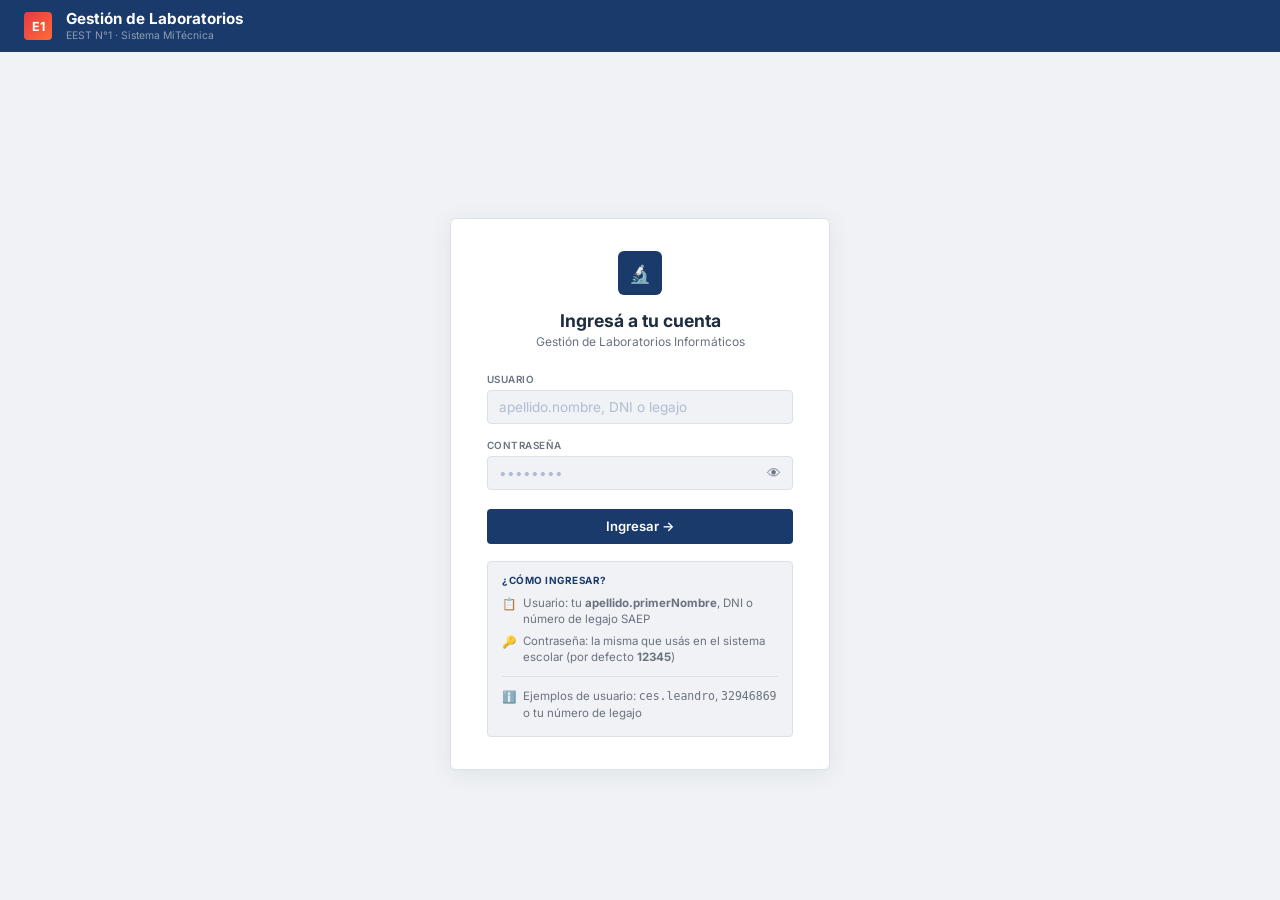
==== commit 4d7c92e1: "roles ajuste de roles, ahora es sin seleccion" ====
--- a/login.html
+++ b/login.html
@@ -90,20 +90,6 @@
     </div>
   </div>
 
-  <div class="role-group">
-    <label class="form-label">Entrás como…</label>
-    <div class="role-selector">
-      <label class="role-btn sel" id="role-prof" onclick="selRole('prof')">
-        <span class="role-btn-icon">👤</span>
-        <span class="role-btn-label">Docente</span>
-      </label>
-      <label class="role-btn" id="role-admin" onclick="selRole('admin')">
-        <span class="role-btn-icon">🔑</span>
-        <span class="role-btn-label">Directivo</span>
-      </label>
-    </div>
-  </div>
-
   <button class="btn-login" id="btn-login" onclick="doLogin()">Ingresar →</button>
 
   <div class="info-box">
@@ -117,13 +103,6 @@
 
 <script>
 var SESSION_KEY = 'SAEP_session_data';
-var selectedRole = 'prof';
-
-function selRole(r) {
-  selectedRole = r;
-  document.getElementById('role-prof').classList.toggle('sel', r === 'prof');
-  document.getElementById('role-admin').classList.toggle('sel', r === 'admin');
-}
 
 function togglePass() {
   var f = document.getElementById('f-pass');
@@ -151,7 +130,7 @@
   fetch('./api.php/login', {
     method: 'POST',
     headers: { 'Content-Type': 'application/json' },
-    body: JSON.stringify({ username: username, password: password, role: selectedRole })
+    body: JSON.stringify({ username: username, password: password })
   })
   .then(function(r) { return r.json(); })
   .then(function(json) {
@@ -165,18 +144,11 @@
     }
 
     var found = json.data;
-    var isAdmin = (found.role === 'admin' || found.id === 0);
-
-    // Validar coherencia rol seleccionado / rol devuelto
-    if (selectedRole === 'admin' && !isAdmin) {
-      errEl.textContent = 'No tenés permisos de directivo.';
-      errEl.classList.add('show');
-      return;
-    }
+    var userRole = (found.tag && found.tag.trim() !== '') ? 'admin' : 'prof';
 
     var sessionPayload = {
       user:    username,
-      role:    (selectedRole === 'admin' && isAdmin) ? 'admin' : 'prof',
+      role:    userRole,
       id:      found.id,
       display: found.display,
       profeId: found.profeId != null ? found.profeId : found.id
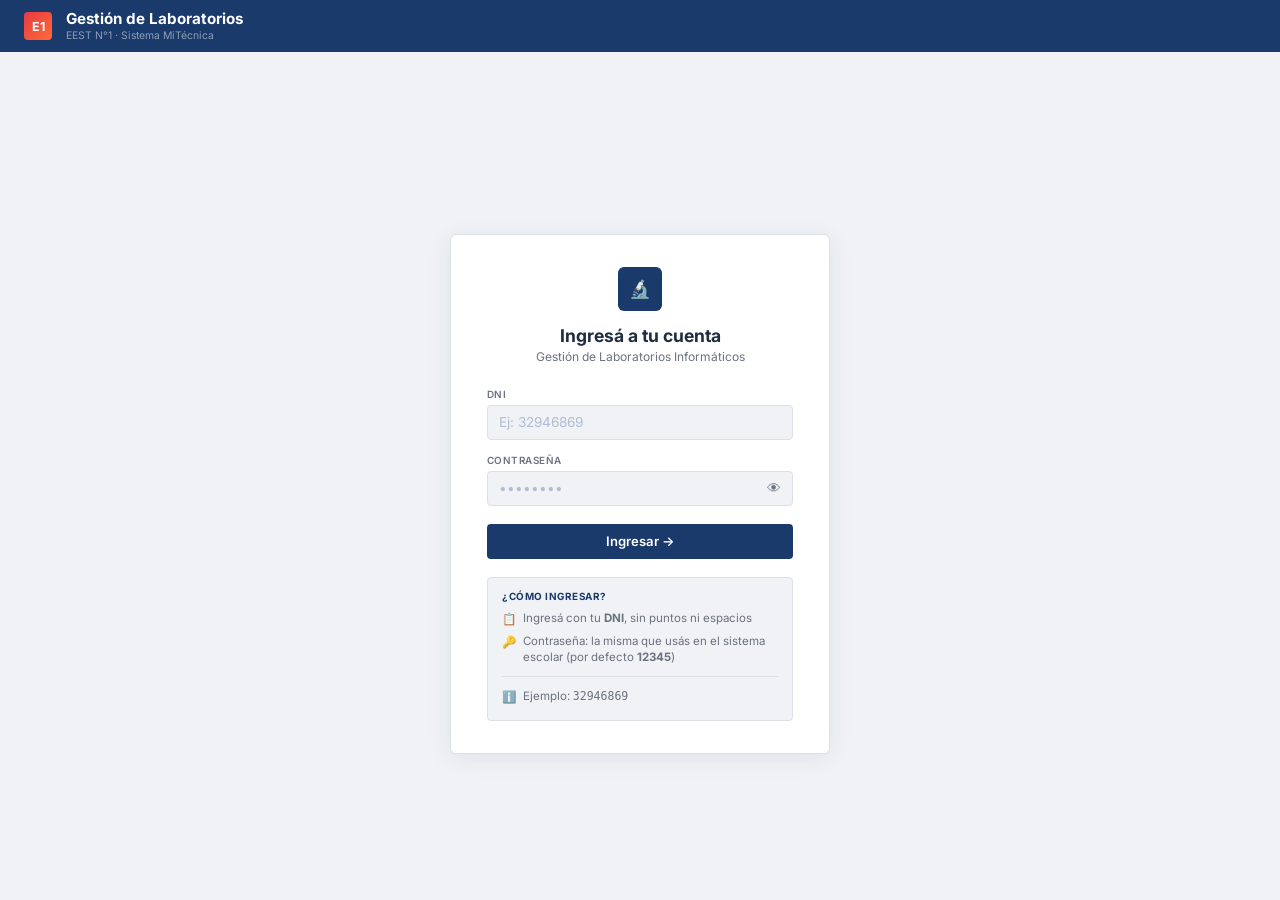
==== commit 1e072d6f: "cp" ====
--- a/login.html
+++ b/login.html
@@ -72,12 +72,13 @@
     <div class="box-sub">Gestión de Laboratorios Informáticos</div>
   </div>
 
-  <div class="login-error" id="login-error">Usuario o contraseña incorrectos.</div>
+  <div class="login-error" id="login-error">DNI o contraseña incorrectos.</div>
 
   <div class="form-group">
-    <label class="form-label">Usuario</label>
+    <label class="form-label" for="f-usuario">DNI</label>
     <input class="form-input" type="text" id="f-usuario"
-           placeholder="apellido.nombre, DNI o legajo"
+           placeholder="Ej: 32946869"
+           inputmode="numeric" pattern="[0-9]*"
            autocomplete="username" spellcheck="false">
   </div>
 
@@ -94,10 +95,10 @@
 
   <div class="info-box">
     <strong>¿Cómo ingresar?</strong>
-    <div class="info-row"><span>📋</span><span>Usuario: tu <b>apellido.primerNombre</b>, DNI o número de legajo SAEP</span></div>
+    <div class="info-row"><span>📋</span><span>Ingresá con tu <b>DNI</b>, sin puntos ni espacios</span></div>
     <div class="info-row"><span>🔑</span><span>Contraseña: la misma que usás en el sistema escolar (por defecto <b>12345</b>)</span></div>
     <hr class="info-sep">
-    <div class="info-row"><span>ℹ️</span><span>Ejemplos de usuario: <code>ces.leandro</code>, <code>32946869</code> o tu número de legajo</span></div>
+    <div class="info-row"><span>ℹ️</span><span>Ejemplo: <code>32946869</code></span></div>
   </div>
 </div>
 
@@ -110,16 +111,26 @@
 }
 
 function doLogin() {
-  var username = document.getElementById('f-usuario').value.trim().toLowerCase();
+  // El DNI es la única forma de ingreso: normalizamos quitando puntos y espacios
+  // para aceptar tanto "32946869" como "32.946.869".
+  var username = document.getElementById('f-usuario').value.replace(/[.\s]/g, '').trim().toLowerCase();
   var password = document.getElementById('f-pass').value;
   var errEl    = document.getElementById('login-error');
   var btn      = document.getElementById('btn-login');
 
   errEl.classList.remove('show');
-  errEl.textContent = 'Usuario o contraseña incorrectos.';
+  errEl.textContent = 'DNI o contraseña incorrectos.';
 
   if (!username || !password) {
-    errEl.textContent = 'Completá usuario y contraseña.';
+    errEl.textContent = 'Completá tu DNI y la contraseña.';
+    errEl.classList.add('show');
+    return;
+  }
+
+  // El unico ingreso para el personal es el DNI. Se deja pasar 'admin' porque
+  // api.php mantiene ese usuario estatico como acceso de emergencia.
+  if (username !== 'admin' && !/^[0-9]+$/.test(username)) {
+    errEl.textContent = 'Ingresá tu DNI (solo números, sin puntos).';
     errEl.classList.add('show');
     return;
   }
@@ -138,7 +149,7 @@
     btn.textContent = 'Ingresar →';
 
     if (!json.ok) {
-      errEl.textContent = json.error || 'Usuario o contraseña incorrectos.';
+      errEl.textContent = json.error || 'DNI o contraseña incorrectos.';
       errEl.classList.add('show');
       return;
     }
